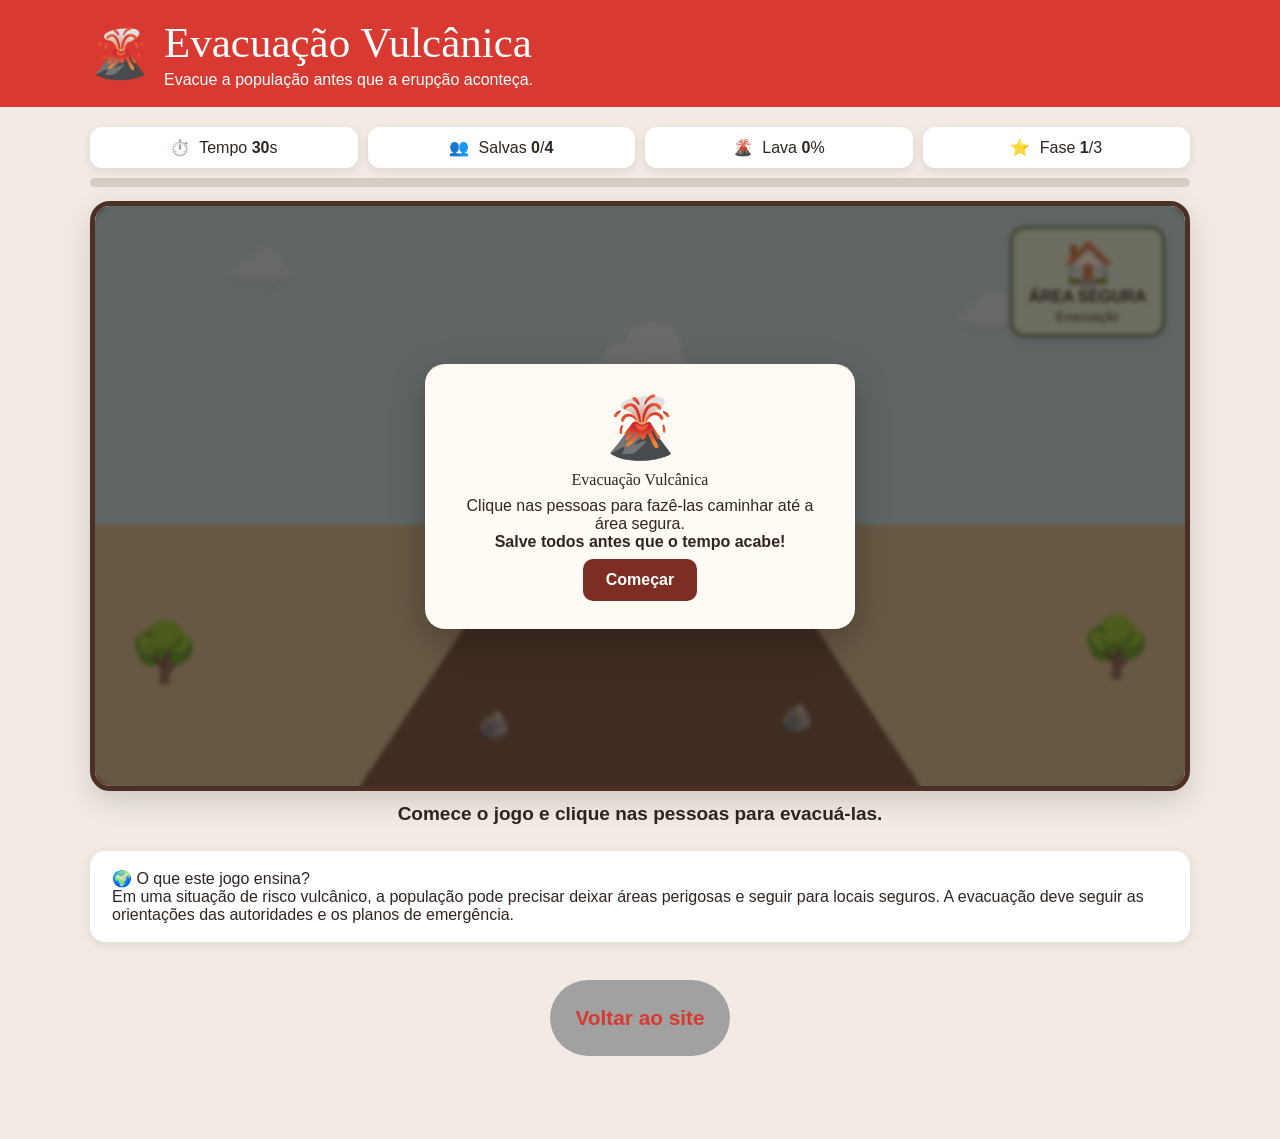
==== Pág. jogo/jogoo.html @ 72fe8aa1 "primeira commit" ====
<!DOCTYPE html>
<html lang="en">
<head>
    <meta charset="UTF-8">
    <meta name="viewport" content="width=device-width, initial-scale=1.0">
    <title>Evacuação Vulcânica</title>
    <link rel="stylesheet" href="css/reset.css">
    <link rel="stylesheet" href="css/jogo.css">
</head>

<body>
    <header class="topo">
        <div>
            <span class="icone">🌋</span>
            <div>
                <h1>Evacuação Vulcânica</h1>
                <p>Evacue a população antes que a erupção aconteça.</p>
            </div>
        </div>
    </header>

    <main>
        <section class="painel">
            <div><span>⏱️</span> Tempo <strong id="tempo">30</strong>s</div>
            <div><span>👥</span> Salvas <strong id="salvas">0</strong>/<strong id="total">4</strong></div>
            <div><span>🌋</span> Lava <strong id="nivel">0</strong>%</div>
            <div><span>⭐</span> Fase <strong id="fase">1</strong>/3</div>
        </section>

        <div class="barra">
            <div id="progresso"></div>
        </div>

        <section id="jogo" aria-label="Jogo de evacuação vulcânica">
            <div class="ceu">
                <span class="nuvem n1">☁️</span>
                <span class="nuvem n2">☁️</span>
            </div>

            <div class="montanha">
                <div class="fumaca">☁️</div>
                <div class="cone"></div>
                <div class="cratera"></div>
                <div class="brilho"></div>
            </div>

            <div class="arvore a1">🌳</div>
            <div class="arvore a2">🌳</div>
            <div class="pedra p1">🪨</div>
            <div class="pedra p2">🪨</div>

            <div id="zonaSegura">
                <div class="placa">🏠</div>
                <strong>ÁREA SEGURA</strong>
                <small>Evacuação</small>
            </div>

            <div id="pessoas"></div>

            <div id="lava"></div>
            <div id="alerta">⚠️ O vulcão está ficando mais ativo!</div>

            <div id="inicio" class="tela">
                <div class="cartao">
                    <div class="grande">🌋</div>
                    <h2>Evacuação Vulcânica</h2>
                    <p>Clique nas pessoas para fazê-las caminhar até a área segura.</p>
                    <p><strong>Salve todos antes que o tempo acabe!</strong></p>
                    <button id="comecar">Começar</button>
                </div>
            </div>

            <div id="fim" class="tela escondido">
                <div class="cartao">
                    <div id="iconeFim" class="grande">🎉</div>
                    <h2 id="tituloFim">Parabéns!</h2>
                    <p id="textoFim"></p>
                    <button id="proximo">Próxima fase</button>
                    <button id="jogarNovamente" class="secundario">Jogar novamente</button>
                </div>
            </div>
        </section>

        <p id="mensagem" class="mensagem">
            Comece o jogo e clique nas pessoas para evacuá-las.
        </p>

        <section class="explicacao">
            <h2>🌍 O que este jogo ensina?</h2>
            <p>
                Em uma situação de risco vulcânico, a população pode precisar
                deixar áreas perigosas e seguir para locais seguros. A evacuação
                deve seguir as orientações das autoridades e os planos de emergência.
            </p>
            
        </section>
        <section class="voltar">
            <a href="../Pág. Perguntas Frequêntes/perguntas.html">
                Voltar ao site
            </a>
        </section>
    </main>

    <script src="js/jogo.js"></script>
</body>
</html>
---- Pág. jogo/css/jogo.css ----
body {
    min-height: 100vh;
    font-family: Arial, Helvetica, sans-serif;
    background: #f1ebe3;
    color: #30251f;
}

.topo {
    padding: 18px 5%;
    background: #D83A32;
    color: white;
}

.topo > div {
    max-width: 1100px;
    margin: auto;
    display: flex;
    align-items: center;
    gap: 14px;
}

.icone {
    font-size: 48px;
}

.topo h1 {
    margin: 0;
    font-family: Georgia, serif;
    font-size: clamp(28px, 4vw, 43px);
}

.topo p {
    margin: 4px 0 0;
}

main {
    width: min(1100px, 94%);
    margin: 20px auto 45px;
}

.painel {
    display: grid;
    grid-template-columns: repeat(4, 1fr);
    gap: 10px;
}

.painel div {
    padding: 11px 10px;
    background: white;
    border-radius: 12px;
    text-align: center;
    box-shadow: 0 3px 10px #00000018;
}

.painel span {
    margin-right: 5px;
}

.barra {
    height: 9px;
    margin: 10px 0 14px;
    overflow: hidden;
    border-radius: 20px;
    background: #d6cec4;
}

#progresso {
    width: 0%;
    height: 100%;
    background: #c94c20;
    transition: width .3s linear;
}

#jogo {
    position: relative;
    width: 100%;
    height: 590px;
    overflow: hidden;
    border: 5px solid #4d3025;
    border-radius: 20px;
    background: linear-gradient(to bottom, #b9d9df 0 55%, #ccb68a 55% 100%);
    box-shadow: 0 10px 28px #00000025;
}

.ceu {
    position: absolute;
    inset: 0;
    pointer-events: none;
}

.nuvem {
    position: absolute;
    font-size: 55px;
    opacity: .5;
}

.n1 { left: 12%; top: 30px; }
.n2 { right: 15%; top: 75px; }

.montanha {
    position: absolute;
    z-index: 3;
    left: 50%;
    bottom: 0;
    width: 570px;
    height: 455px;
    transform: translateX(-50%);
}

.cone {
    position: absolute;
    left: 50%;
    bottom: -15px;
    width: 0;
    height: 0;
    transform: translateX(-50%);
    border-left: 290px solid transparent;
    border-right: 290px solid transparent;
    border-bottom: 440px solid #6c4938;
}

.cratera {
    position: absolute;
    z-index: 2;
    left: 50%;
    top: 35px;
    width: 105px;
    height: 31px;
    transform: translateX(-50%);
    border-radius: 50%;
    background: #38251f;
}

.brilho {
    position: absolute;
    z-index: 4;
    left: 50%;
    top: 42px;
    width: 65px;
    height: 13px;
    transform: translateX(-50%);
    border-radius: 50%;
    background: #e65320;
    box-shadow: 0 0 18px #e65320;
}

.fumaca {
    position: absolute;
    z-index: 5;
    left: 50%;
    top: -28px;
    transform: translateX(-50%);
    font-size: 100px;
    opacity: .7;
    animation: fumaca 2.2s infinite alternate ease-in-out;
}

@keyframes fumaca {
    from { transform: translate(-50%, 0) scale(1); }
    to { transform: translate(-47%, -12px) scale(1.08); }
}

.arvore, .pedra {
    position: absolute;
    z-index: 8;
}

.arvore {
    font-size: 58px;
}

.a1 { left: 3%; bottom: 100px; }
.a2 { right: 3%; bottom: 105px; }

.pedra {
    font-size: 27px;
}

.p1 { left: 35%; bottom: 45px; }
.p2 { right: 34%; bottom: 52px; }

#zonaSegura {
    position: absolute;
    z-index: 25;
    right: 20px;
    top: 20px;
    width: 155px;
    padding: 10px;
    text-align: center;
    background: #d9ead3;
    border: 3px solid #557a4f;
    border-radius: 15px;
    box-shadow: 0 4px 10px #00000020;
}

#zonaSegura .placa {
    font-size: 42px;
}

#zonaSegura strong,
#zonaSegura small {
    display: block;
}

#zonaSegura small {
    margin-top: 3px;
}

.pessoa {
    position: absolute;
    z-index: 35;
    width: 55px;
    height: 55px;
    padding: 0;
    border: 0;
    background: transparent;
    font-size: 42px;
    cursor: pointer;
    transition: left 1.25s ease-in-out, top 1.25s ease-in-out, transform .2s;
}

.pessoa:hover {
    transform: scale(1.18);
}

.pessoa.andando {
    animation: passos .25s infinite alternate;
    cursor: default;
}

.pessoa.salva {
    transform: scale(.75);
    opacity: .65;
    pointer-events: none;
}

@keyframes passos {
    from { margin-top: 0; }
    to { margin-top: -5px; }
}

#lava {
    position: absolute;
    z-index: 15;
    left: -10%;
    bottom: -25px;
    width: 120%;
    height: 0;
    background: #e65320;
    opacity: .88;
    border-radius: 50% 50% 0 0 / 13% 13% 0 0;
    box-shadow: 0 -8px 20px #c83e16;
    transition: height 1s linear;
}

#alerta {
    position: absolute;
    z-index: 45;
    left: 50%;
    top: 120px;
    transform: translateX(-50%);
    padding: 9px 15px;
    border: 2px solid #b66b24;
    border-radius: 10px;
    background: #fff4d6;
    font-weight: bold;
    opacity: 0;
    transition: opacity .4s;
    white-space: nowrap;
}

#alerta.visivel {
    opacity: 1;
}

.mensagem {
    min-height: 28px;
    margin: 12px 0;
    text-align: center;
    font-size: 19px;
    font-weight: bold;
}

.explicacao {
    margin-top: 20px;
    padding: 18px 22px;
    background: white;
    border-radius: 15px;
    box-shadow: 0 3px 12px #00000015;
}

.explicacao h2 {
    margin-top: 0;
}

.voltar {
    text-align: center;
    padding: 3vw;
}

.voltar a{
    background-color: #A1A1A1;
    color: #D83A32;
    padding: 2vw;
    display: inline-block;
    border-radius: 3vw;
    font-size: 1.3rem;
    font-weight: 600;
}

.voltar a:hover{
    color: #E86F31;
    background-color: #D6D0C8;
    border: 4px solid #E86F31;
}

.tela {
    position: absolute;
    z-index: 100;
    inset: 0;
    display: grid;
    place-items: center;
    background: #24191499;
    backdrop-filter: blur(2px);
}

.escondido {
    display: none;
}

.cartao {
    width: min(430px, 88%);
    padding: 28px;
    text-align: center;
    background: #fffaf4;
    border-radius: 20px;
    box-shadow: 0 12px 35px #00000045;
}

.cartao .grande {
    font-size: 60px;
}

.cartao h2 {
    margin: 8px 0;
    font-family: Georgia, serif;
}

.cartao button {
    margin: 8px 4px 0;
    padding: 12px 23px;
    border: 0;
    border-radius: 10px;
    background: #7d2e22;
    color: white;
    font-weight: bold;
    cursor: pointer;
}

.cartao button:hover {
    transform: translateY(-2px);
}

.cartao .secundario {
    background: #657177;
}

@media (max-width: 750px) {
    .painel {
        grid-template-columns: repeat(2, 1fr);
    }

    #jogo {
        height: 510px;
    }

    .montanha {
        width: 400px;
        height: 350px;
    }

    .cone {
        border-left-width: 200px;
        border-right-width: 200px;
        border-bottom-width: 335px;
    }

    .fumaca {
        font-size: 75px;
    }

    #zonaSegura {
        width: 120px;
        font-size: 12px;
    }

    .pessoa {
        font-size: 36px;
    }

    #alerta {
        top: 105px;
        font-size: 13px;
    }

    .voltar a:hover{
    color: #D83A32;
    background-color: #A1A1A1;
    border: 4px solid #A1A1A1;
    }
}

@media (max-width: 470px) {
    #jogo {
        height: 480px;
    }

    .topo > div {
        align-items: flex-start;
    }

    .icone {
        font-size: 36px;
    }
}
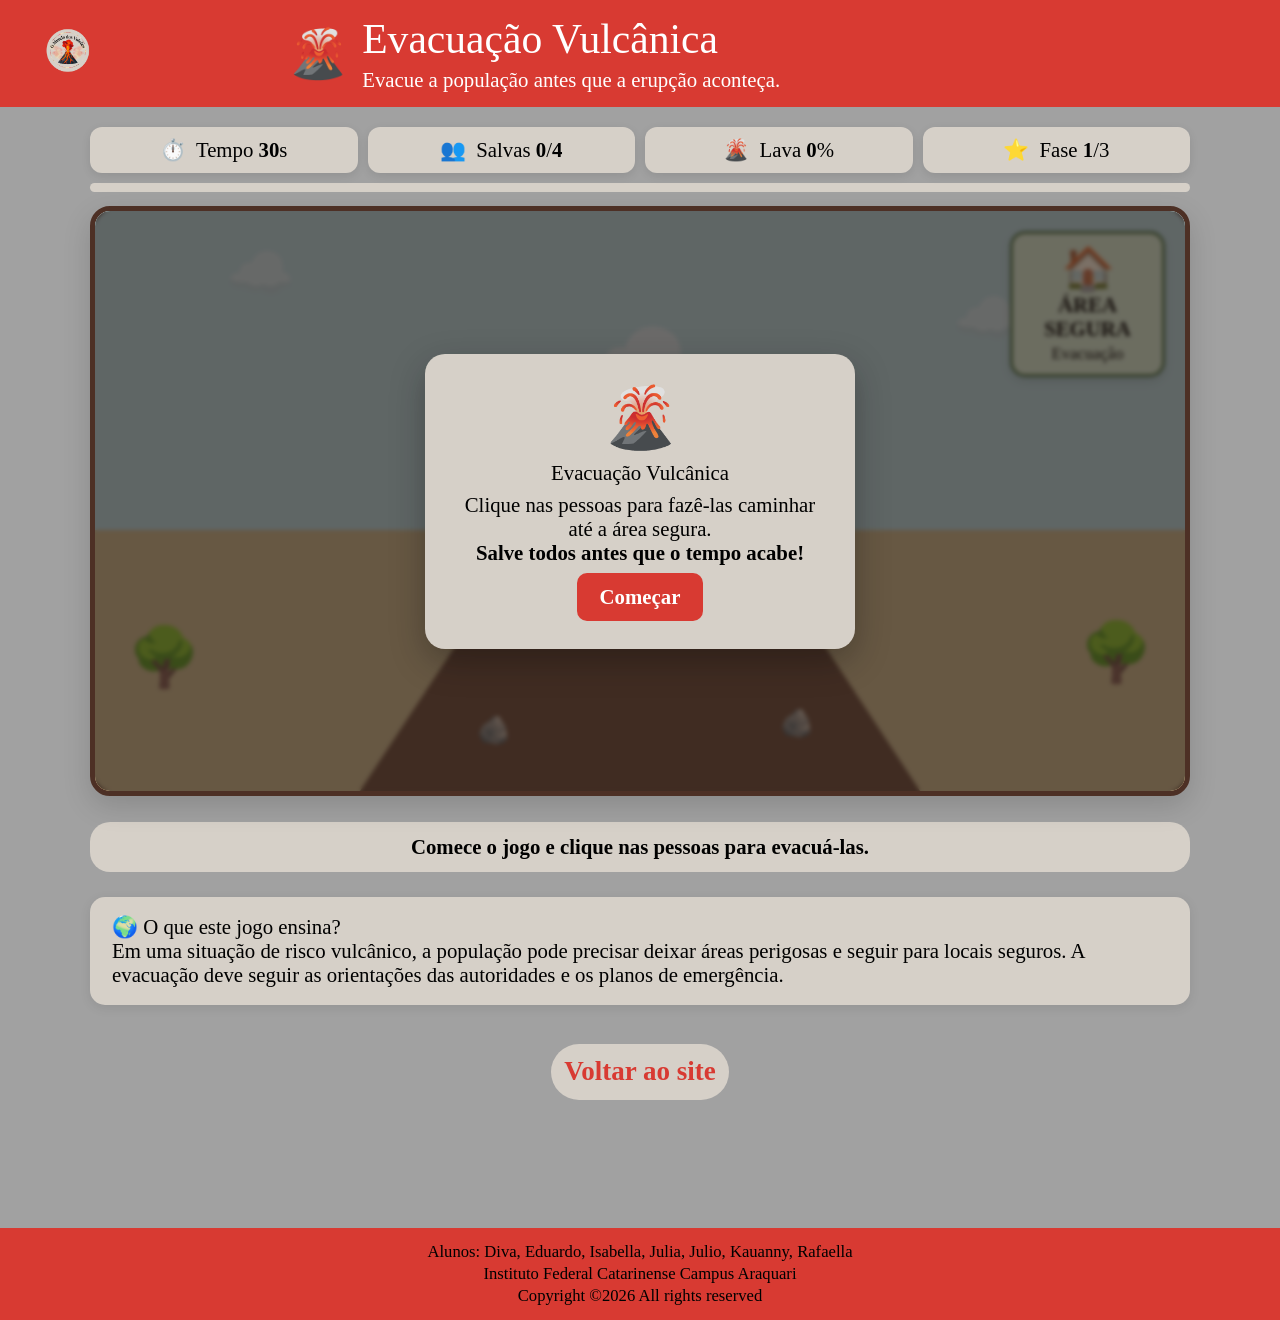
==== commit 3fcc1ef4: "feat: arruma pág jogo" ====
--- a/Pág. jogo/jogoo.html
+++ b/Pág. jogo/jogoo.html
@@ -11,6 +11,9 @@
 <body>
     <header class="topo">
         <div>
+            <a href="../Pág. Inicial/home.html">
+                <img src="imagens/logo.png" alt="Logo">
+            </a>
             <span class="icone">🌋</span>
             <div>
                 <h1>Evacuação Vulcânica</h1>
@@ -95,11 +98,24 @@
             
         </section>
         <section class="voltar">
-            <a href="../Pág. Perguntas Frequêntes/perguntas.html">
+            <a href="../Pág. Perguntas Frequentes/perguntas.html">
                 Voltar ao site
             </a>
         </section>
     </main>
+    <footer>
+        <div>
+            <p>
+                Alunos: Diva, Eduardo, Isabella, Julia, Julio, Kauanny, Rafaella
+            </p>
+            <p>
+                Instituto Federal Catarinense Campus Araquari
+            </p>
+            <p>
+                Copyright ©2026 All rights reserved 
+            </p>
+        </div>
+    </footer>
 
     <script src="js/jogo.js"></script>
 </body>
--- a/Pág. jogo/css/jogo.css
+++ b/Pág. jogo/css/jogo.css
@@ -1,32 +1,46 @@
-body {
-    min-height: 100vh;
-    font-family: Arial, Helvetica, sans-serif;
-    background: #f1ebe3;
-    color: #30251f;
+html {
+  font-size: clamp(1rem, calc(0.5rem + 1vw), 4rem);
+}
+
+h1, h2, h3, h4, h5{
+    font-family: Georgia, 'Times New Roman', Times, sans-serif;
+    line-height: 1.15;
+}
+
+body{
+    background-color: #A1A1A1;
 }
 
 .topo {
-    padding: 18px 5%;
+    padding: 3px;
     background: #D83A32;
     color: white;
 }
 
 .topo > div {
-    max-width: 1100px;
-    margin: auto;
+    width: 60%;
+    margin: 1vw;
     display: flex;
+    justify-content: space-between;
     align-items: center;
     gap: 14px;
 }
 
+.topo div div{
+    white-space: nowrap;
+}
+
+.topo img{
+    width: 40%;
+    text-align: right;
+}
+
 .icone {
     font-size: 48px;
 }
 
 .topo h1 {
-    margin: 0;
-    font-family: Georgia, serif;
-    font-size: clamp(28px, 4vw, 43px);
+    font-size: 2rem;
 }
 
 .topo p {
@@ -46,7 +60,7 @@
 
 .painel div {
     padding: 11px 10px;
-    background: white;
+    background: #D6D0C8;
     border-radius: 12px;
     text-align: center;
     box-shadow: 0 3px 10px #00000018;
@@ -61,7 +75,7 @@
     margin: 10px 0 14px;
     overflow: hidden;
     border-radius: 20px;
-    background: #d6cec4;
+    background: #D6D0C8;
 }
 
 #progresso {
@@ -284,7 +298,7 @@
 .explicacao {
     margin-top: 20px;
     padding: 18px 22px;
-    background: white;
+    background: #D6D0C8;
     border-radius: 15px;
     box-shadow: 0 3px 12px #00000015;
 }
@@ -299,9 +313,9 @@
 }
 
 .voltar a{
-    background-color: #A1A1A1;
+    background-color: #D6D0C8;
     color: #D83A32;
-    padding: 2vw;
+    padding: 1vw;
     display: inline-block;
     border-radius: 3vw;
     font-size: 1.3rem;
@@ -328,11 +342,19 @@
     display: none;
 }
 
+.mensagem{
+    padding: 1vw;
+    font-size: 1rem;
+    background-color: #D6D0C8;
+    border-radius: 20px;
+    margin: 2vw 0;
+}
+
 .cartao {
     width: min(430px, 88%);
     padding: 28px;
     text-align: center;
-    background: #fffaf4;
+    background: #D6D0C8;
     border-radius: 20px;
     box-shadow: 0 12px 35px #00000045;
 }
@@ -343,7 +365,6 @@
 
 .cartao h2 {
     margin: 8px 0;
-    font-family: Georgia, serif;
 }
 
 .cartao button {
@@ -351,8 +372,8 @@
     padding: 12px 23px;
     border: 0;
     border-radius: 10px;
-    background: #7d2e22;
-    color: white;
+    background: #D83A32;
+    color: #FFFF;
     font-weight: bold;
     cursor: pointer;
 }
@@ -362,7 +383,19 @@
 }
 
 .cartao .secundario {
-    background: #657177;
+    background: #D83A32;
+}
+
+footer{
+    background-color: #D83A32;
+    text-align: center;
+    padding: 1vw;
+    margin-top: 7vw;
+}
+
+footer div p{
+    padding: 1px;
+    font-size: 0.8rem;
 }
 
 @media (max-width: 750px) {
